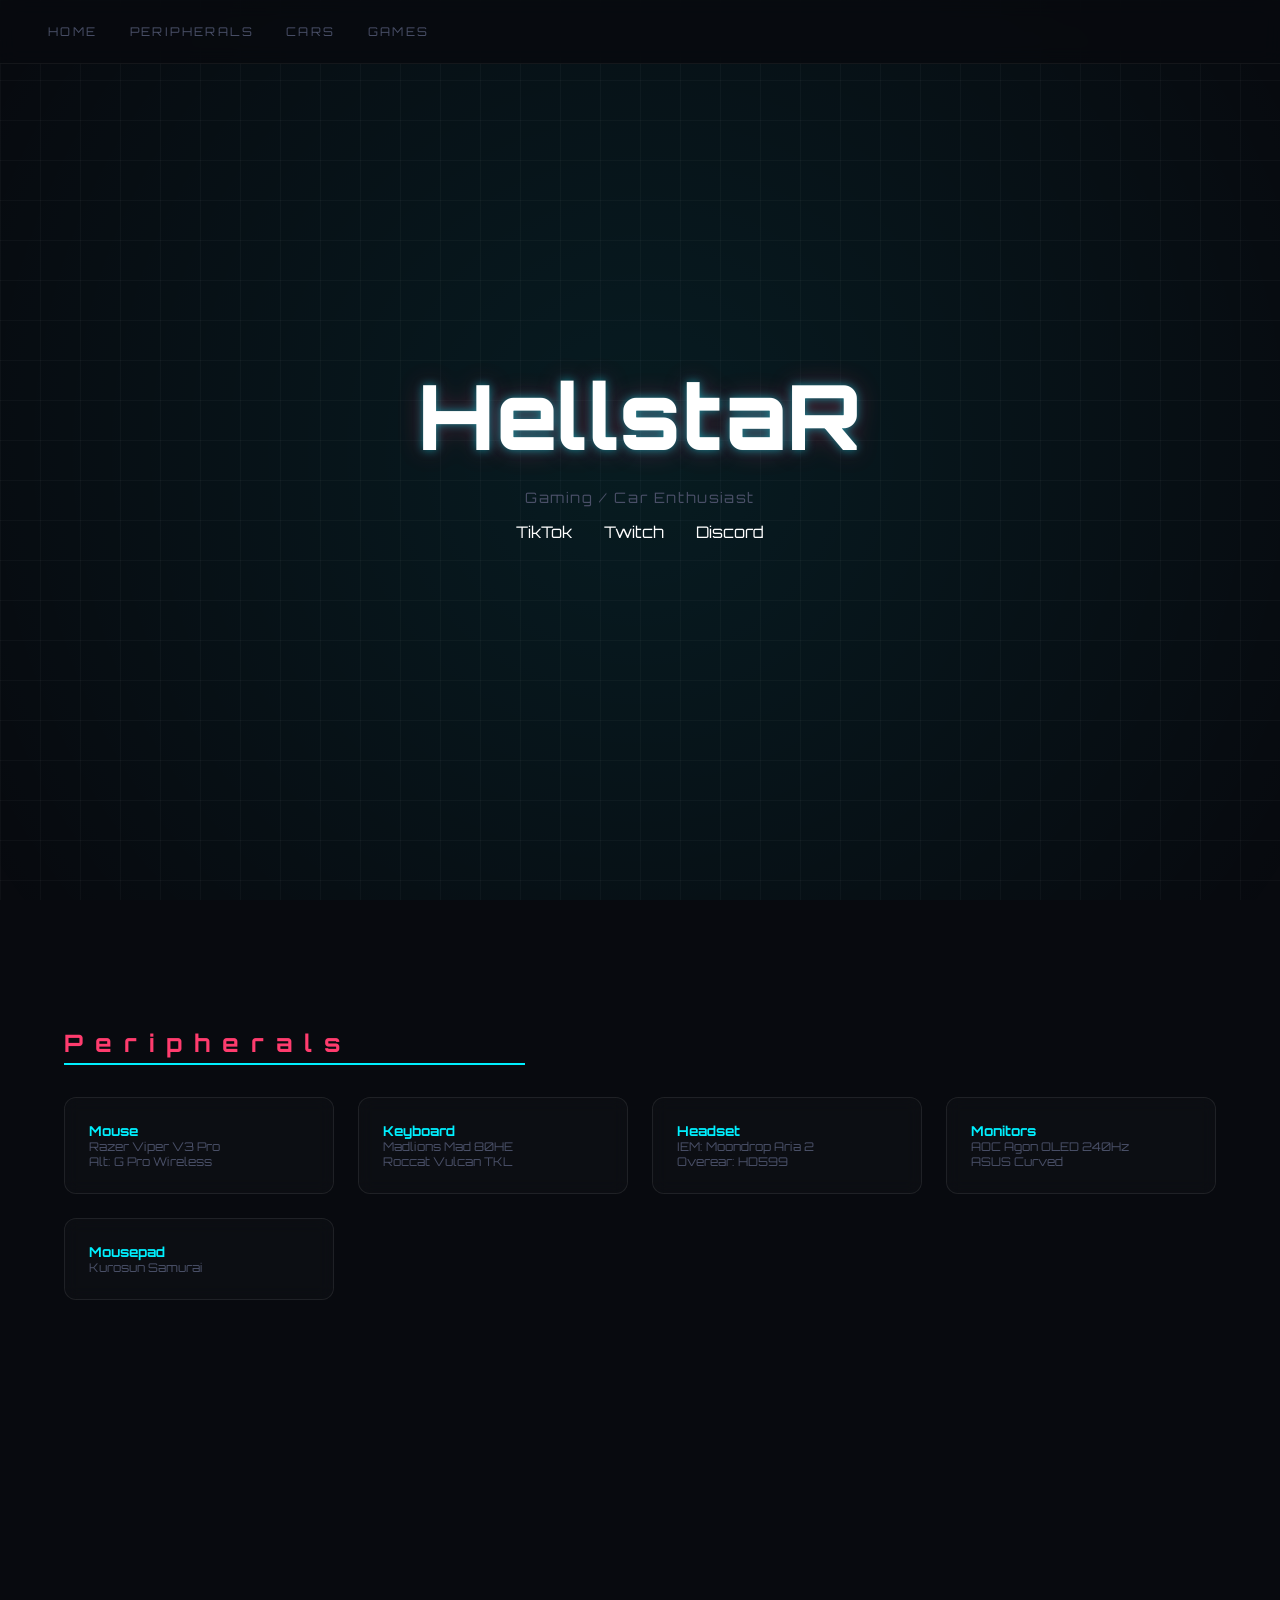
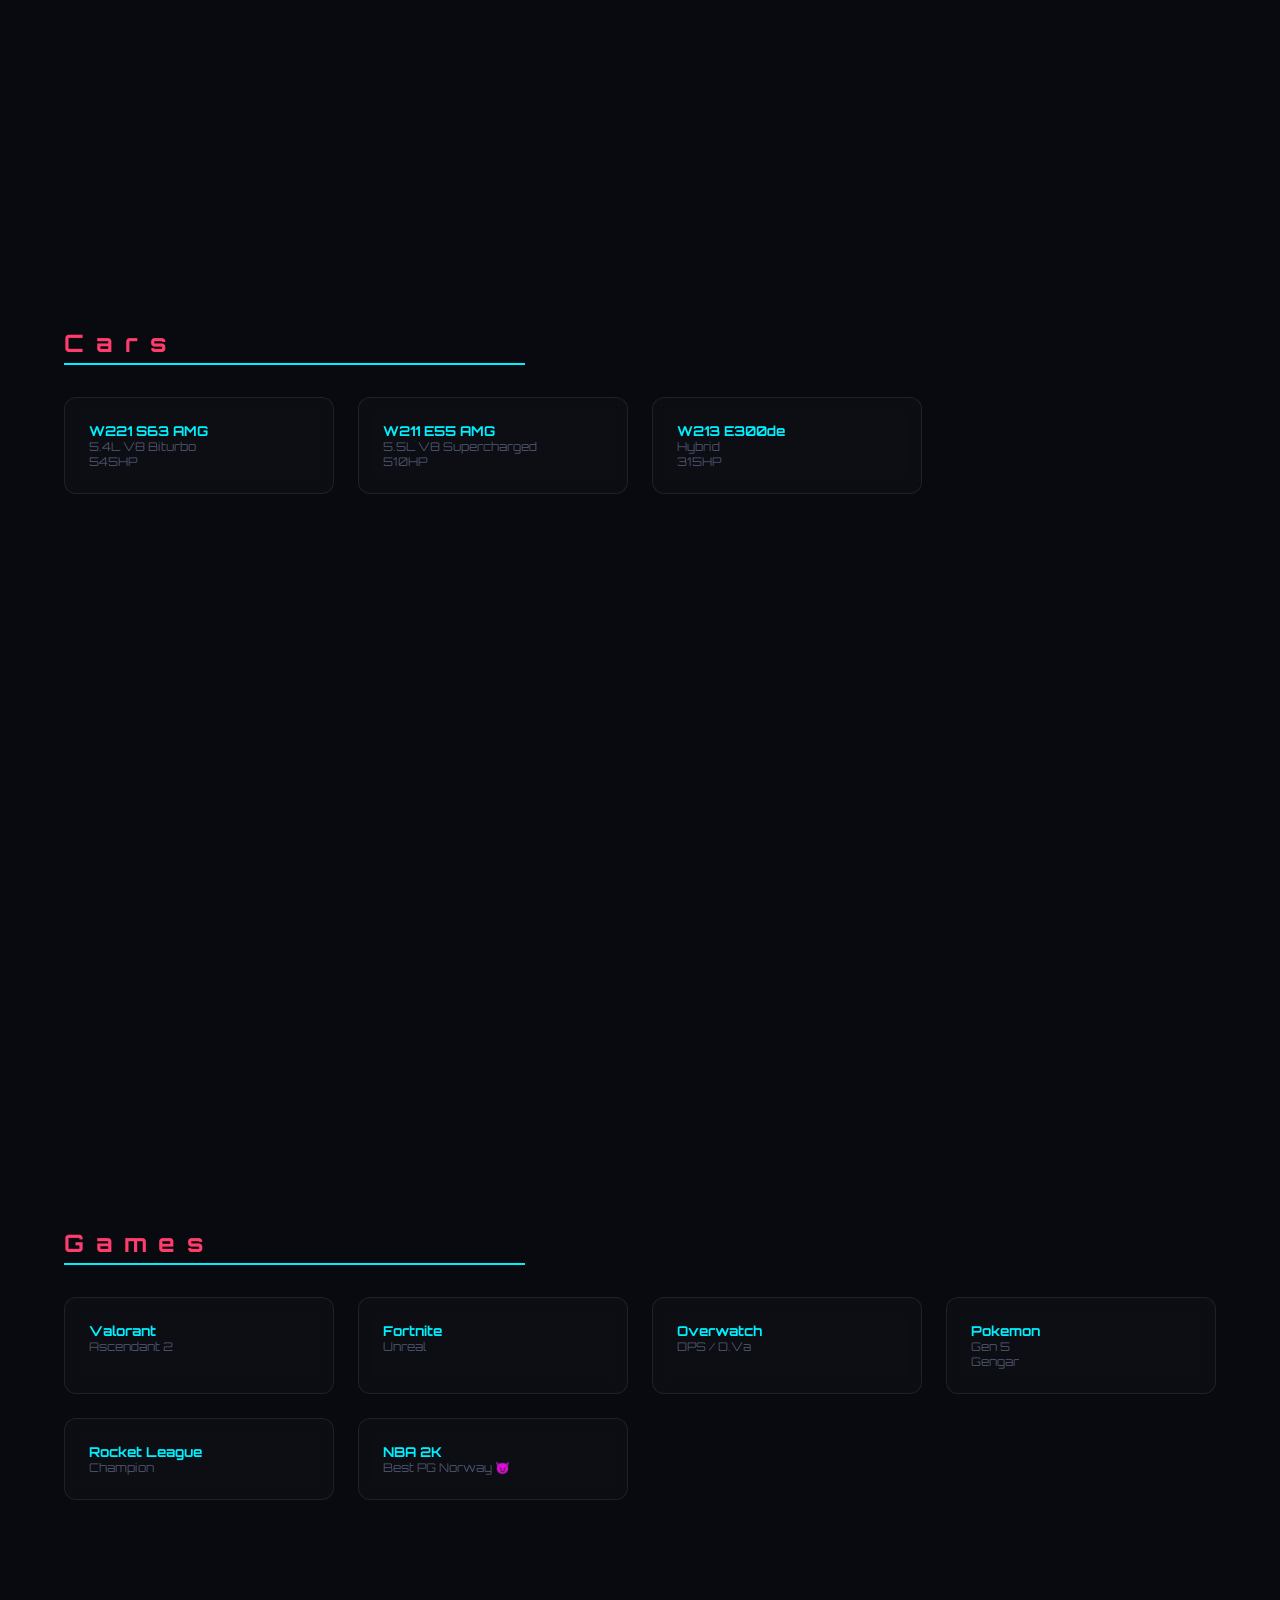
==== Src/Remv2/index.html @ 4f433882 "ny mappe for testing av andre ideer" ====
<!DOCTYPE html>
<html lang="en">
<head>
    <meta charset="UTF-8">
    <meta name="viewport" content="width=device-width, initial-scale=1.0">
    <title>HellstaR</title>

    <link href="https://fonts.googleapis.com/css2?family=Orbitron:wght@400;600;800&display=swap" rel="stylesheet">
    <link rel="stylesheet" href="styles.css">
</head>
<body>

<div class="bg-grid"></div>

<nav>
    <a href="#hero">Home</a>
    <a href="#peripherals">Peripherals</a>
    <a href="#cars">Cars</a>
    <a href="#games">Games</a>
</nav>

<section id="hero">
    <h1 class="logo">HellstaR</h1>
    <p class="tagline">Gaming / Car Enthusiast</p>

    <div class="hero-socials">
        <a href="https://tiktok.com/@hellstarvlr" target="_blank">TikTok</a>
        <a href="https://twitch.tv/hellstarvlr" target="_blank">Twitch</a>
        <a href="#">Discord</a>
    </div>
</section>

<section id="peripherals">
    <h2 class="section-title">Peripherals</h2>

    <div class="grid">
        <div class="card">
            <h2>Mouse</h2>
            <p>Razer Viper V3 Pro</p>
            <p>Alt: G Pro Wireless</p>
        </div>

        <div class="card">
            <h2>Keyboard</h2>
            <p>Madlions Mad 80HE</p>
            <p>Roccat Vulcan TKL</p>
        </div>

        <div class="card">
            <h2>Headset</h2>
            <p>IEM: Moondrop Aria 2</p>
            <p>Overear: HD599</p>
        </div>

        <div class="card">
            <h2>Monitors</h2>
            <p>AOC Agon OLED 240Hz</p>
            <p>ASUS Curved</p>
        </div>

        <div class="card">
            <h2>Mousepad</h2>
            <p>Kurosun Samurai</p>
        </div>
    </div>
</section>

<section id="cars">
    <h2 class="section-title">Cars</h2>

    <div class="grid">
        <div class="card">
            <h2>W221 S63 AMG</h2>
            <p>5.4L V8 Biturbo</p>
            <p>545HP</p>
        </div>

        <div class="card">
            <h2>W211 E55 AMG</h2>
            <p>5.5L V8 Supercharged</p>
            <p>510HP</p>
        </div>

        <div class="card">
            <h2>W213 E300de</h2>
            <p>Hybrid</p>
            <p>315HP</p>
        </div>
    </div>
</section>

<section id="games">
    <h2 class="section-title">Games</h2>

    <div class="grid">
        <div class="card">
            <h2>Valorant</h2>
            <p>Ascendant 2</p>
        </div>

        <div class="card">
            <h2>Fortnite</h2>
            <p>Unreal</p>
        </div>

        <div class="card">
            <h2>Overwatch</h2>
            <p>DPS / D.Va</p>
        </div>

        <div class="card">
            <h2>Pokemon</h2>
            <p>Gen 5</p>
            <p>Gengar</p>
        </div>

        <div class="card">
            <h2>Rocket League</h2>
            <p>Champion</p>
        </div>

        <div class="card">
            <h2>NBA 2K</h2>
            <p>Best PG Norway 😈</p>
        </div>
    </div>
</section>

<script src="script.js"></script>
</body>
</html>
---- Src/Remv2/styles.css ----
* {
    margin: 0;
    padding: 0;
    box-sizing: border-box;
}

:root {
    --bg: #080a0f;
    --neon-cyan: #00f0ff;
    --neon-pink: #ff3c6e;
    --text: #e8eaf2;
    --muted: #4a5068;
}

html {
    scroll-behavior: smooth;
}

body {
    background: var(--bg);
    color: var(--text);
    font-family: 'Orbitron', sans-serif;
}

/* GRID BACKGROUND */
.bg-grid {
    position: fixed;
    inset: 0;
    background-image:
        linear-gradient(rgba(255,255,255,0.03) 1px, transparent 1px),
        linear-gradient(90deg, rgba(255,255,255,0.03) 1px, transparent 1px);
    background-size: 40px 40px;
    z-index: -1;
}

/* NAV */
nav {
    position: fixed;
    top: 0;
    width: 100%;
    display: flex;
    gap: 2rem;
    padding: 1.5rem 3rem;
    background: rgba(8, 10, 15, 0.85);
    backdrop-filter: blur(10px);
    border-bottom: 1px solid rgba(255,255,255,0.05);
    z-index: 100;
}

nav a {
    position: relative;
    color: var(--muted);
    text-decoration: none;
    font-size: 0.75rem;
    letter-spacing: 0.15rem;
    text-transform: uppercase;
}

nav a:hover {
    color: var(--neon-cyan);
}

nav a::after {
    content: "";
    position: absolute;
    bottom: -4px;
    left: 0;
    width: 0%;
    height: 2px;
    background: var(--neon-cyan);
    transition: 0.3s;
}

nav a:hover::after {
    width: 100%;
}

/* HERO */
#hero {
    height: 100vh;
    display: flex;
    flex-direction: column;
    align-items: center;
    justify-content: center;
    gap: 1rem;
    text-align: center;
    background: radial-gradient(circle, rgba(0,240,255,0.08), transparent);
}

/* LOGO (FIXED – NO GLITCH) */
.logo {
    font-size: clamp(3rem, 10vh, 8rem);
    font-weight: 800;
    color: #fff;
    letter-spacing: 0.05rem;

    text-shadow:
        0 0 10px rgba(0,240,255,0.5),
        0 0 25px rgba(255,60,110,0.3);
}

.tagline {
    color: var(--muted);
    font-size: 0.9rem;
    letter-spacing: 0.1rem;
}

.hero-socials {
    display: flex;
    gap: 2rem;
}

.hero-socials a {
    text-decoration: none;
    color: white;
}

.hero-socials a:hover {
    color: var(--neon-cyan);
}

/* SECTIONS */
section {
    padding: 8rem 4rem;
    min-height: 100vh;
}

.section-title {
    letter-spacing: 0.5em;
    color: var(--neon-pink);
}

.section-title::after {
    content: "";
    display: block;
    width: 40%;
    height: 2px;
    background: var(--neon-cyan);
    margin-top: 5px;
}

/* GRID */
.grid {
    display: grid;
    grid-template-columns: repeat(auto-fill, minmax(250px,1fr));
    gap: 1.5rem;
    margin-top: 2rem;
}

/* CARD */
.card {
    padding: 1.5rem;
    border-radius: 12px;
    background: rgba(255,255,255,0.02);
    border: 1px solid rgba(255,255,255,0.08);
    backdrop-filter: blur(8px);

    opacity: 0;
    transform: translateY(30px);

    transition: 0.4s;
}

.card:hover {
    transform: translateY(-8px) scale(1.02);
    box-shadow: 0 0 25px rgba(0,240,255,0.15);
}

.card h2 {
    color: var(--neon-cyan);
    font-size: 0.85rem;
}

.card p {
    font-size: 0.75rem;
    color: var(--muted);
}

.card.visible {
    opacity: 1;
    transform: translateY(0);
}
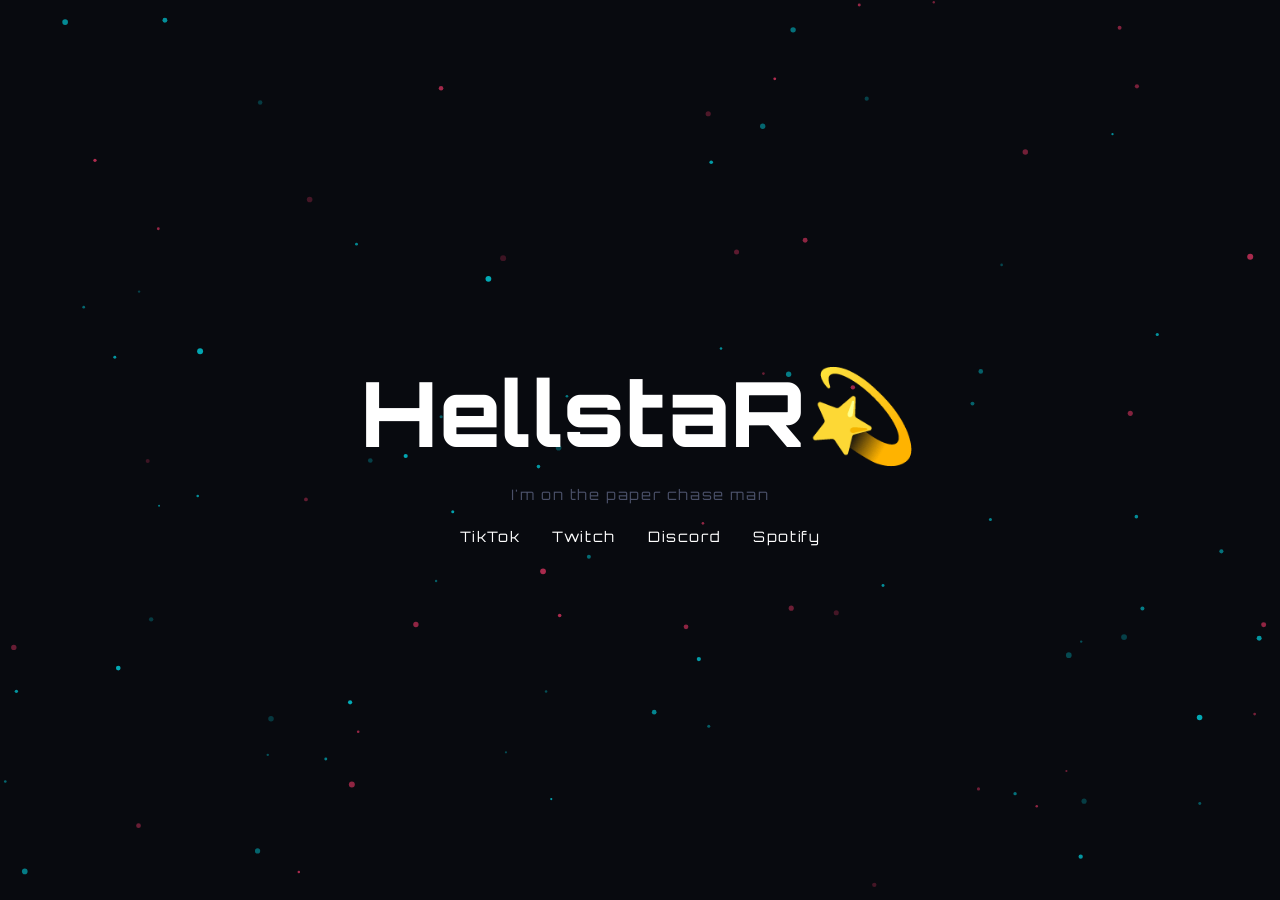
==== commit cafa180f: "changes to be committed:   modified:   Src/Remv2/index.html   modified:   Src/Remv2/script.js   modi" ====
--- a/Src/Remv2/index.html
+++ b/Src/Remv2/index.html
@@ -3,129 +3,27 @@
 <head>
     <meta charset="UTF-8">
     <meta name="viewport" content="width=device-width, initial-scale=1.0">
-    <title>HellstaR</title>
-
+    <title>HellstaRs safe space</title>
     <link href="https://fonts.googleapis.com/css2?family=Orbitron:wght@400;600;800&display=swap" rel="stylesheet">
-    <link rel="stylesheet" href="styles.css">
+    <link rel="stylesheet" href="styles.css">  
+    <script defer src="script.js"></script>  
 </head>
 <body>
+    <canvas id="particle-canvas"></canvas>
 
-<div class="bg-grid"></div>
-
-<nav>
-    <a href="#hero">Home</a>
-    <a href="#peripherals">Peripherals</a>
-    <a href="#cars">Cars</a>
-    <a href="#games">Games</a>
-</nav>
-
-<section id="hero">
-    <h1 class="logo">HellstaR</h1>
-    <p class="tagline">Gaming / Car Enthusiast</p>
-
+    <section id="hero">
+    <h1 class="glitch" data-text="HellstaR">HellstaR💫</h1>
+    <p class="tagline">I'm on the paper chase man</p>
     <div class="hero-socials">
         <a href="https://tiktok.com/@hellstarvlr" target="_blank">TikTok</a>
         <a href="https://twitch.tv/hellstarvlr" target="_blank">Twitch</a>
-        <a href="#">Discord</a>
+        <a href="https://discord.com/users/wheres221" target="_blank">Discord</a>
+        <a href="https://open.spotify.com/user/raja_rodriguez_akhtar?si=99bd7d05e5024bf1" target="_blank">Spotify</a>
+
+
     </div>
 </section>
 
-<section id="peripherals">
-    <h2 class="section-title">Peripherals</h2>
+</body>
+</html>
 
-    <div class="grid">
-        <div class="card">
-            <h2>Mouse</h2>
-            <p>Razer Viper V3 Pro</p>
-            <p>Alt: G Pro Wireless</p>
-        </div>
-
-        <div class="card">
-            <h2>Keyboard</h2>
-            <p>Madlions Mad 80HE</p>
-            <p>Roccat Vulcan TKL</p>
-        </div>
-
-        <div class="card">
-            <h2>Headset</h2>
-            <p>IEM: Moondrop Aria 2</p>
-            <p>Overear: HD599</p>
-        </div>
-
-        <div class="card">
-            <h2>Monitors</h2>
-            <p>AOC Agon OLED 240Hz</p>
-            <p>ASUS Curved</p>
-        </div>
-
-        <div class="card">
-            <h2>Mousepad</h2>
-            <p>Kurosun Samurai</p>
-        </div>
-    </div>
-</section>
-
-<section id="cars">
-    <h2 class="section-title">Cars</h2>
-
-    <div class="grid">
-        <div class="card">
-            <h2>W221 S63 AMG</h2>
-            <p>5.4L V8 Biturbo</p>
-            <p>545HP</p>
-        </div>
-
-        <div class="card">
-            <h2>W211 E55 AMG</h2>
-            <p>5.5L V8 Supercharged</p>
-            <p>510HP</p>
-        </div>
-
-        <div class="card">
-            <h2>W213 E300de</h2>
-            <p>Hybrid</p>
-            <p>315HP</p>
-        </div>
-    </div>
-</section>
-
-<section id="games">
-    <h2 class="section-title">Games</h2>
-
-    <div class="grid">
-        <div class="card">
-            <h2>Valorant</h2>
-            <p>Ascendant 2</p>
-        </div>
-
-        <div class="card">
-            <h2>Fortnite</h2>
-            <p>Unreal</p>
-        </div>
-
-        <div class="card">
-            <h2>Overwatch</h2>
-            <p>DPS / D.Va</p>
-        </div>
-
-        <div class="card">
-            <h2>Pokemon</h2>
-            <p>Gen 5</p>
-            <p>Gengar</p>
-        </div>
-
-        <div class="card">
-            <h2>Rocket League</h2>
-            <p>Champion</p>
-        </div>
-
-        <div class="card">
-            <h2>NBA 2K</h2>
-            <p>Best PG Norway 😈</p>
-        </div>
-    </div>
-</section>
-
-<script src="script.js"></script>
-</body>
-</html>
--- a/Src/Remv2/styles.css
+++ b/Src/Remv2/styles.css
@@ -4,7 +4,7 @@
     box-sizing: border-box;
 }
 
-:root {
+:root{
     --bg: #080a0f;
     --neon-cyan: #00f0ff;
     --neon-pink: #ff3c6e;
@@ -12,171 +12,67 @@
     --muted: #4a5068;
 }
 
-html {
-    scroll-behavior: smooth;
+
+body{
+    background-color:  var(--bg);
+    color: var(--text);
+    font-family: 'Orbitron', sans-serif;
+    overflow-x: hidden;
 }
 
-body {
-    background: var(--bg);
-    color: var(--text);
-    font-family: 'Orbitron', sans-serif;
+#particle-canvas {
+    position: fixed;
+    top: 0;
+    left: 0;
+    z-index: -1;
+    pointer-events: none;
 }
 
-/* GRID BACKGROUND */
-.bg-grid {
-    position: fixed;
-    inset: 0;
-    background-image:
-        linear-gradient(rgba(255,255,255,0.03) 1px, transparent 1px),
-        linear-gradient(90deg, rgba(255,255,255,0.03) 1px, transparent 1px);
-    background-size: 40px 40px;
-    z-index: -1;
-}
-
-/* NAV */
-nav {
-    position: fixed;
-    top: 0;
-    width: 100%;
-    display: flex;
-    gap: 2rem;
-    padding: 1.5rem 3rem;
-    background: rgba(8, 10, 15, 0.85);
-    backdrop-filter: blur(10px);
-    border-bottom: 1px solid rgba(255,255,255,0.05);
-    z-index: 100;
-}
-
-nav a {
-    position: relative;
-    color: var(--muted);
-    text-decoration: none;
-    font-size: 0.75rem;
-    letter-spacing: 0.15rem;
-    text-transform: uppercase;
-}
-
-nav a:hover {
-    color: var(--neon-cyan);
-}
-
-nav a::after {
-    content: "";
-    position: absolute;
-    bottom: -4px;
-    left: 0;
-    width: 0%;
-    height: 2px;
-    background: var(--neon-cyan);
-    transition: 0.3s;
-}
-
-nav a:hover::after {
-    width: 100%;
-}
-
-/* HERO */
-#hero {
+#hero{
     height: 100vh;
     display: flex;
     flex-direction: column;
     align-items: center;
     justify-content: center;
+    text-align: center;
     gap: 1rem;
-    text-align: center;
-    background: radial-gradient(circle, rgba(0,240,255,0.08), transparent);
 }
 
-/* LOGO (FIXED – NO GLITCH) */
-.logo {
+#hero h1{
     font-size: clamp(3rem, 10vh, 8rem);
     font-weight: 800;
     color: #fff;
     letter-spacing: 0.05rem;
-
-    text-shadow:
-        0 0 10px rgba(0,240,255,0.5),
-        0 0 25px rgba(255,60,110,0.3);
+    animation: pulse 3s ease-in-out infinite;
 }
 
-.tagline {
+
+#hero .tagline{
+    font-size: 0.9rem;
     color: var(--muted);
-    font-size: 0.9rem;
     letter-spacing: 0.1rem;
 }
 
 .hero-socials {
     display: flex;
     gap: 2rem;
+    margin-top: 0.5rem;
 }
 
-.hero-socials a {
+.hero-socials a{
+    font-size: 0.9rem;
+    letter-spacing: 0.1rem;
     text-decoration: none;
-    color: white;
+    color: #fff;
+
 }
 
-.hero-socials a:hover {
+.hero-socials a:hover{
     color: var(--neon-cyan);
 }
 
-/* SECTIONS */
-section {
-    padding: 8rem 4rem;
-    min-height: 100vh;
+@keyframes pulse {
+    0%, 100% { text-shadow: 0 0 5px var(--neon-cyan); }
+    50% { text-shadow: 0 0 20px var(--neon-cyan), 0 0 30px var(--neon-cyan); }
 }
 
-.section-title {
-    letter-spacing: 0.5em;
-    color: var(--neon-pink);
-}
-
-.section-title::after {
-    content: "";
-    display: block;
-    width: 40%;
-    height: 2px;
-    background: var(--neon-cyan);
-    margin-top: 5px;
-}
-
-/* GRID */
-.grid {
-    display: grid;
-    grid-template-columns: repeat(auto-fill, minmax(250px,1fr));
-    gap: 1.5rem;
-    margin-top: 2rem;
-}
-
-/* CARD */
-.card {
-    padding: 1.5rem;
-    border-radius: 12px;
-    background: rgba(255,255,255,0.02);
-    border: 1px solid rgba(255,255,255,0.08);
-    backdrop-filter: blur(8px);
-
-    opacity: 0;
-    transform: translateY(30px);
-
-    transition: 0.4s;
-}
-
-.card:hover {
-    transform: translateY(-8px) scale(1.02);
-    box-shadow: 0 0 25px rgba(0,240,255,0.15);
-}
-
-.card h2 {
-    color: var(--neon-cyan);
-    font-size: 0.85rem;
-}
-
-.card p {
-    font-size: 0.75rem;
-    color: var(--muted);
-}
-
-.card.visible {
-    opacity: 1;
-    transform: translateY(0);
-}
